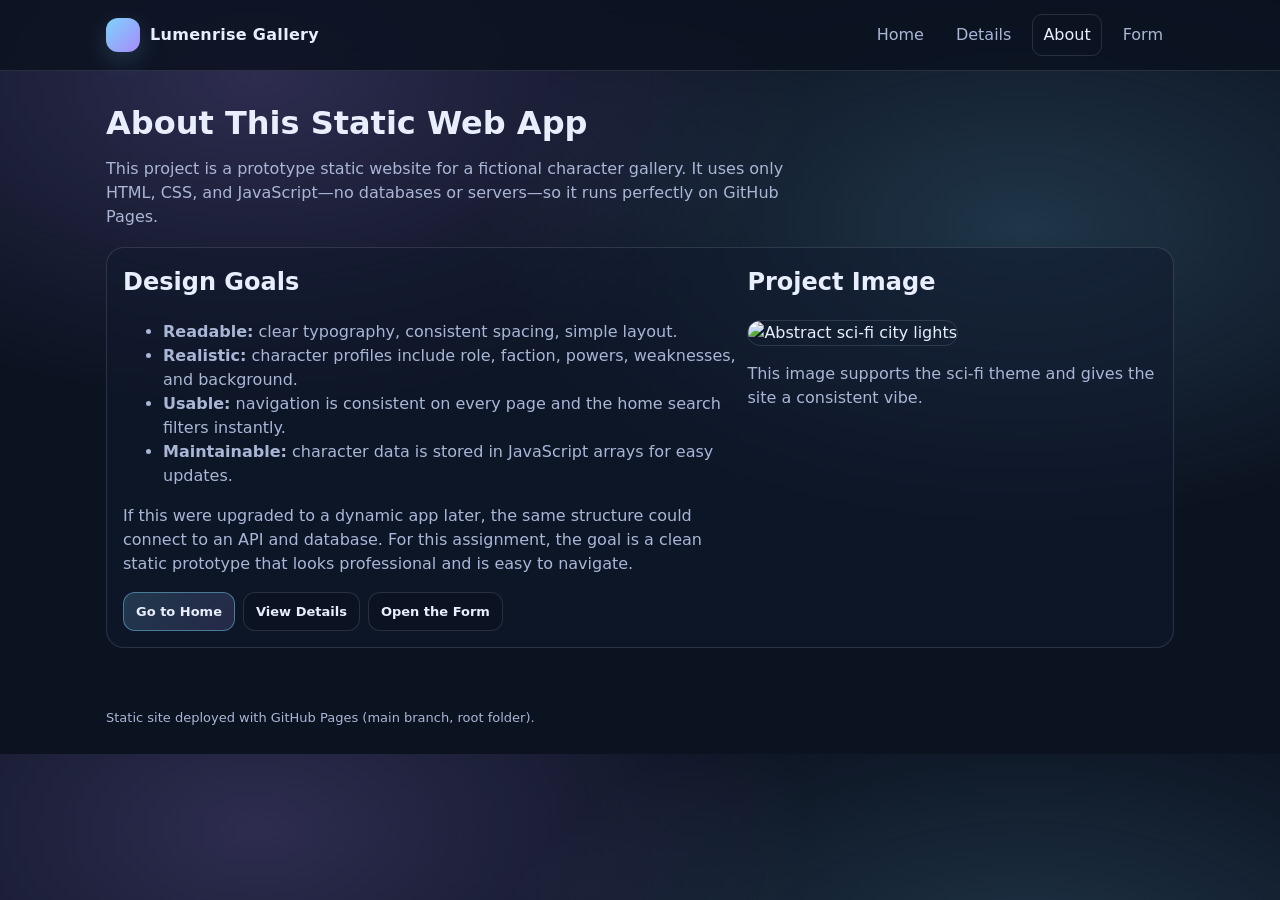
==== about.html @ dd01dc4d "add initial static web app pages" ====
<!doctype html>
<html lang="en">
<head>
  <meta charset="utf-8" />
  <meta name="viewport" content="width=device-width, initial-scale=1" />
  <title>About • Lumenrise Gallery</title>
  <link rel="stylesheet" href="styles.css" />
</head>
<body>
  <header>
    <div class="navbar">
      <div class="brand">
        <div class="logo" aria-hidden="true"></div>
        <span>Lumenrise Gallery</span>
      </div>
      <nav>
        <a class="navlink" href="index.html">Home</a>
        <a class="navlink" href="details.html">Details</a>
        <a class="navlink active" href="about.html">About</a>
        <a class="navlink" href="form.html">Form</a>
      </nav>
    </div>
  </header>

  <main>
    <section class="hero">
      <h1>About This Static Web App</h1>
      <p>
        This project is a prototype static website for a fictional character gallery.
        It uses only HTML, CSS, and JavaScript—no databases or servers—so it runs perfectly on GitHub Pages.
      </p>
    </section>

    <section class="section">
      <div class="kv">
        <div>
          <h2 style="margin-top:0;">Design Goals</h2>
          <ul style="color:var(--muted);">
            <li><strong>Readable:</strong> clear typography, consistent spacing, simple layout.</li>
            <li><strong>Realistic:</strong> character profiles include role, faction, powers, weaknesses, and background.</li>
            <li><strong>Usable:</strong> navigation is consistent on every page and the home search filters instantly.</li>
            <li><strong>Maintainable:</strong> character data is stored in JavaScript arrays for easy updates.</li>
          </ul>

          <p style="color:var(--muted);">
            If this were upgraded to a dynamic app later, the same structure could connect to an API and database.
            For this assignment, the goal is a clean static prototype that looks professional and is easy to navigate.
          </p>

          <div class="actions">
            <a class="btn primary" href="index.html">Go to Home</a>
            <a class="btn" href="details.html">View Details</a>
            <a class="btn" href="form.html">Open the Form</a>
          </div>
        </div>

        <div>
          <h2 style="margin-top:0;">Project Image</h2>
          <img
            src="https://images.unsplash.com/photo-1526948128573-703ee1aeb6fa?auto=format&fit=crop&w=900&q=60"
            alt="Abstract sci-fi city lights"
            style="width:100%; border-radius:18px; border:1px solid var(--border);"
          />
          <p style="color:var(--muted); margin-bottom:0;">
            This image supports the sci-fi theme and gives the site a consistent vibe.
          </p>
        </div>
      </div>
    </section>
  </main>

  <footer>
    Static site deployed with GitHub Pages (main branch, root folder).
  </footer>
</body>
</html>
---- styles.css ----
:root{
  --bg:#0b1220;
  --card:#121b2f;
  --text:#e8eefc;
  --muted:#aab6d6;
  --accent:#7dd3fc;
  --accent2:#a78bfa;
  --border:rgba(255,255,255,.12);
}

*{box-sizing:border-box}
body{
  margin:0;
  font-family: system-ui, -apple-system, Segoe UI, Roboto, Arial, sans-serif;
  background: radial-gradient(1000px 600px at 20% 10%, rgba(167,139,250,.22), transparent 55%),
              radial-gradient(900px 500px at 80% 30%, rgba(125,211,252,.18), transparent 60%),
              var(--bg);
  color:var(--text);
  line-height:1.5;
}

a{color:inherit; text-decoration:none}
a:hover{opacity:.9; text-decoration:underline}

header{
  position:sticky;
  top:0;
  z-index:10;
  background: rgba(11,18,32,.85);
  backdrop-filter: blur(10px);
  border-bottom:1px solid var(--border);
}

.navbar{
  max-width:1100px;
  margin:0 auto;
  padding:14px 16px;
  display:flex;
  gap:14px;
  align-items:center;
  justify-content:space-between;
}

.brand{
  display:flex;
  align-items:center;
  gap:10px;
  font-weight:800;
  letter-spacing:.3px;
}
.logo{
  width:34px;
  height:34px;
  border-radius:12px;
  background: linear-gradient(135deg, var(--accent), var(--accent2));
  box-shadow: 0 8px 25px rgba(125,211,252,.18);
}

nav{
  display:flex;
  gap:10px;
  flex-wrap:wrap;
}
.navlink{
  padding:8px 10px;
  border:1px solid transparent;
  border-radius:10px;
  color:var(--muted);
}
.navlink.active,
.navlink:hover{
  color:var(--text);
  border-color: var(--border);
  text-decoration:none;
}

main{
  max-width:1100px;
  margin:0 auto;
  padding:28px 16px 60px;
}

.hero{
  display:flex;
  flex-direction:column;
  gap:10px;
  margin-bottom:18px;
}
.hero h1{margin:0; font-size:32px}
.hero p{margin:0; color:var(--muted); max-width:70ch}

.toolbar{
  display:flex;
  gap:10px;
  align-items:center;
  flex-wrap:wrap;
  margin:16px 0 22px;
}

.search{
  flex: 1;
  min-width: 240px;
  display:flex;
  align-items:center;
  gap:10px;
  padding:10px 12px;
  border-radius:14px;
  border:1px solid var(--border);
  background: rgba(18,27,47,.6);
}
.search input{
  width:100%;
  background:transparent;
  border:none;
  outline:none;
  color:var(--text);
  font-size:14px;
}
.badge{
  font-size:12px;
  color:var(--muted);
  border:1px solid var(--border);
  padding:6px 10px;
  border-radius:999px;
}

.grid{
  display:grid;
  grid-template-columns: repeat(12, 1fr);
  gap:14px;
}

.card{
  grid-column: span 12;
  border:1px solid var(--border);
  background: rgba(18,27,47,.72);
  border-radius:18px;
  overflow:hidden;
  box-shadow: 0 10px 30px rgba(0,0,0,.25);
  display:flex;
  min-height:170px;
}

@media (min-width: 720px){
  .card{grid-column: span 6;}
}
@media (min-width: 980px){
  .card{grid-column: span 4;}
}

.card img{
  width:120px;
  height:100%;
  object-fit:cover;
  border-right:1px solid var(--border);
}
.card-content{
  padding:14px;
  display:flex;
  flex-direction:column;
  gap:6px;
}
.card h3{margin:0; font-size:18px}
.meta{color:var(--muted); font-size:13px}
.summary{color:var(--text); opacity:.92; font-size:14px; margin:6px 0 10px}
.actions{
  margin-top:auto;
  display:flex;
  gap:8px;
  flex-wrap:wrap;
}
.btn{
  display:inline-block;
  padding:9px 12px;
  border-radius:12px;
  border:1px solid var(--border);
  background: rgba(11,18,32,.55);
  color:var(--text);
  font-weight:650;
  font-size:13px;
}
.btn.primary{
  border-color: rgba(125,211,252,.45);
  background: linear-gradient(135deg, rgba(125,211,252,.18), rgba(167,139,250,.16));
}
.btn:hover{transform: translateY(-1px); text-decoration:none}

.section{
  border:1px solid var(--border);
  background: rgba(18,27,47,.55);
  border-radius:18px;
  padding:16px;
}

.kv{
  display:grid;
  grid-template-columns: 1fr;
  gap:10px;
}
@media (min-width: 840px){
  .kv{grid-template-columns: 1.2fr .8fr;}
}

.detail-header{
  display:flex;
  gap:14px;
  align-items:flex-start;
  flex-wrap:wrap;
}
.detail-header img{
  width:160px;
  height:200px;
  object-fit:cover;
  border-radius:18px;
  border:1px solid var(--border);
}
.detail-header h2{margin:0; font-size:26px}
.detail-header p{margin:6px 0 0; color:var(--muted)}

dl{
  margin:0;
  display:grid;
  grid-template-columns: 1fr;
  gap:10px;
}
@media (min-width: 840px){
  dl{grid-template-columns: 1fr 1fr;}
}
dt{font-weight:800}
dd{margin:2px 0 0; color:var(--muted)}

form{
  display:grid;
  grid-template-columns: 1fr;
  gap:12px;
}
@media (min-width: 840px){
  form{grid-template-columns: 1fr 1fr;}
}
label{font-weight:700; font-size:13px}
input, textarea, select{
  width:100%;
  padding:10px 12px;
  border-radius:14px;
  border:1px solid var(--border);
  background: rgba(11,18,32,.45);
  color:var(--text);
  outline:none;
}
textarea{min-height:120px; resize:vertical}
.full{grid-column: 1 / -1}

footer{
  max-width:1100px;
  margin:0 auto;
  padding:0 16px 26px;
  color:var(--muted);
  font-size:13px;
}
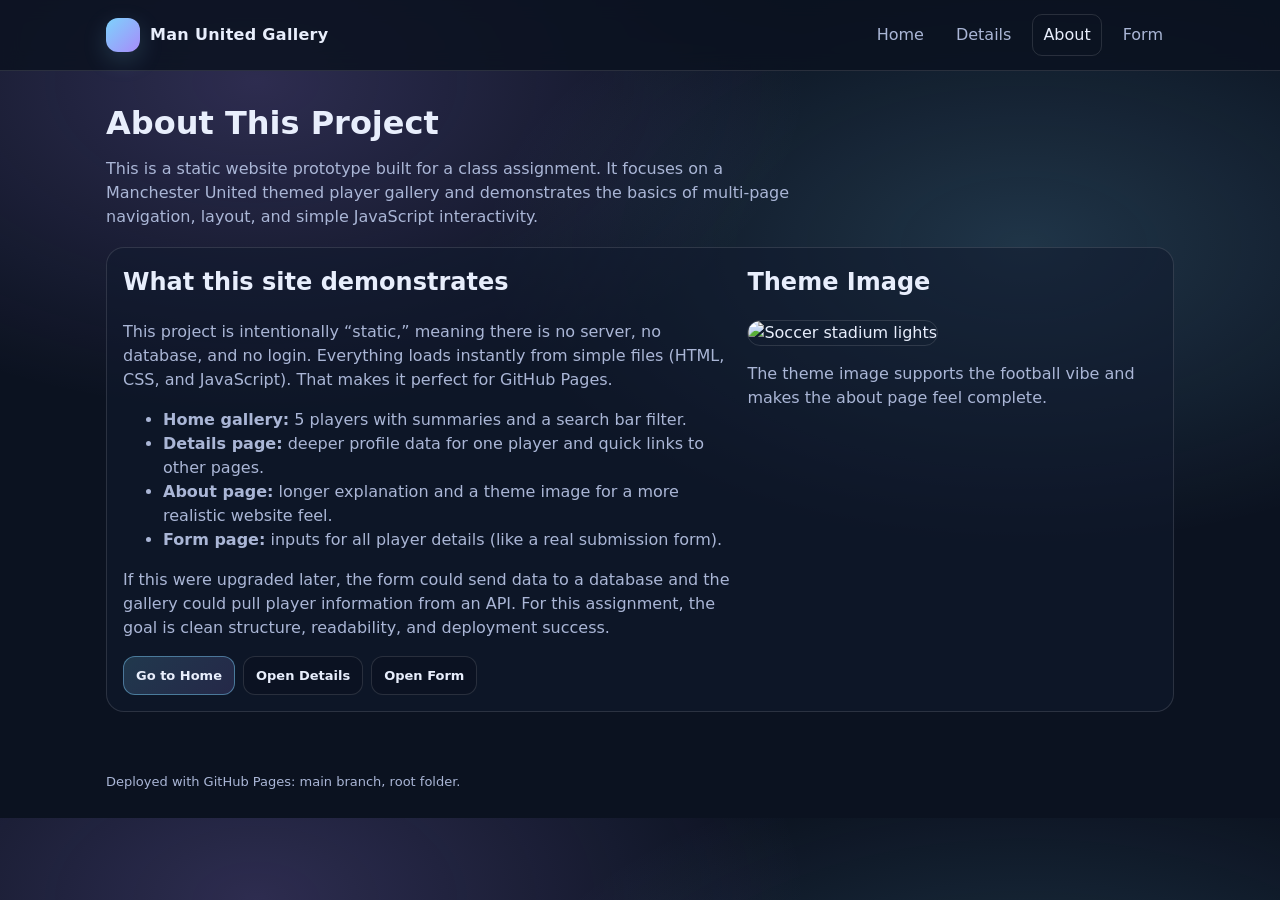
==== commit 750befba: "Manchester United themed static web app" ====
--- a/about.html
+++ b/about.html
@@ -3,7 +3,7 @@
 <head>
   <meta charset="utf-8" />
   <meta name="viewport" content="width=device-width, initial-scale=1" />
-  <title>About • Lumenrise Gallery</title>
+  <title>About • Man United Gallery</title>
   <link rel="stylesheet" href="styles.css" />
 </head>
 <body>
@@ -11,7 +11,7 @@
     <div class="navbar">
       <div class="brand">
         <div class="logo" aria-hidden="true"></div>
-        <span>Lumenrise Gallery</span>
+        <span>Man United Gallery</span>
       </div>
       <nav>
         <a class="navlink" href="index.html">Home</a>
@@ -24,45 +24,48 @@
 
   <main>
     <section class="hero">
-      <h1>About This Static Web App</h1>
+      <h1>About This Project</h1>
       <p>
-        This project is a prototype static website for a fictional character gallery.
-        It uses only HTML, CSS, and JavaScript—no databases or servers—so it runs perfectly on GitHub Pages.
+        This is a static website prototype built for a class assignment. It focuses on a Manchester United themed
+        player gallery and demonstrates the basics of multi-page navigation, layout, and simple JavaScript interactivity.
       </p>
     </section>
 
     <section class="section">
       <div class="kv">
         <div>
-          <h2 style="margin-top:0;">Design Goals</h2>
+          <h2 style="margin-top:0;">What this site demonstrates</h2>
+          <p style="color:var(--muted);">
+            This project is intentionally “static,” meaning there is no server, no database, and no login.
+            Everything loads instantly from simple files (HTML, CSS, and JavaScript). That makes it perfect for GitHub Pages.
+          </p>
           <ul style="color:var(--muted);">
-            <li><strong>Readable:</strong> clear typography, consistent spacing, simple layout.</li>
-            <li><strong>Realistic:</strong> character profiles include role, faction, powers, weaknesses, and background.</li>
-            <li><strong>Usable:</strong> navigation is consistent on every page and the home search filters instantly.</li>
-            <li><strong>Maintainable:</strong> character data is stored in JavaScript arrays for easy updates.</li>
+            <li><strong>Home gallery:</strong> 5 players with summaries and a search bar filter.</li>
+            <li><strong>Details page:</strong> deeper profile data for one player and quick links to other pages.</li>
+            <li><strong>About page:</strong> longer explanation and a theme image for a more realistic website feel.</li>
+            <li><strong>Form page:</strong> inputs for all player details (like a real submission form).</li>
           </ul>
-
           <p style="color:var(--muted);">
-            If this were upgraded to a dynamic app later, the same structure could connect to an API and database.
-            For this assignment, the goal is a clean static prototype that looks professional and is easy to navigate.
+            If this were upgraded later, the form could send data to a database and the gallery could pull player
+            information from an API. For this assignment, the goal is clean structure, readability, and deployment success.
           </p>
 
           <div class="actions">
             <a class="btn primary" href="index.html">Go to Home</a>
-            <a class="btn" href="details.html">View Details</a>
-            <a class="btn" href="form.html">Open the Form</a>
+            <a class="btn" href="details.html">Open Details</a>
+            <a class="btn" href="form.html">Open Form</a>
           </div>
         </div>
 
         <div>
-          <h2 style="margin-top:0;">Project Image</h2>
+          <h2 style="margin-top:0;">Theme Image</h2>
           <img
-            src="https://images.unsplash.com/photo-1526948128573-703ee1aeb6fa?auto=format&fit=crop&w=900&q=60"
-            alt="Abstract sci-fi city lights"
+            src="https://images.unsplash.com/photo-1508098682722-e99c43a406b2?auto=format&fit=crop&w=1000&q=60"
+            alt="Soccer stadium lights"
             style="width:100%; border-radius:18px; border:1px solid var(--border);"
           />
           <p style="color:var(--muted); margin-bottom:0;">
-            This image supports the sci-fi theme and gives the site a consistent vibe.
+            The theme image supports the football vibe and makes the about page feel complete.
           </p>
         </div>
       </div>
@@ -70,7 +73,8 @@
   </main>
 
   <footer>
-    Static site deployed with GitHub Pages (main branch, root folder).
+    Deployed with GitHub Pages: main branch, root folder.
   </footer>
 </body>
 </html>
+
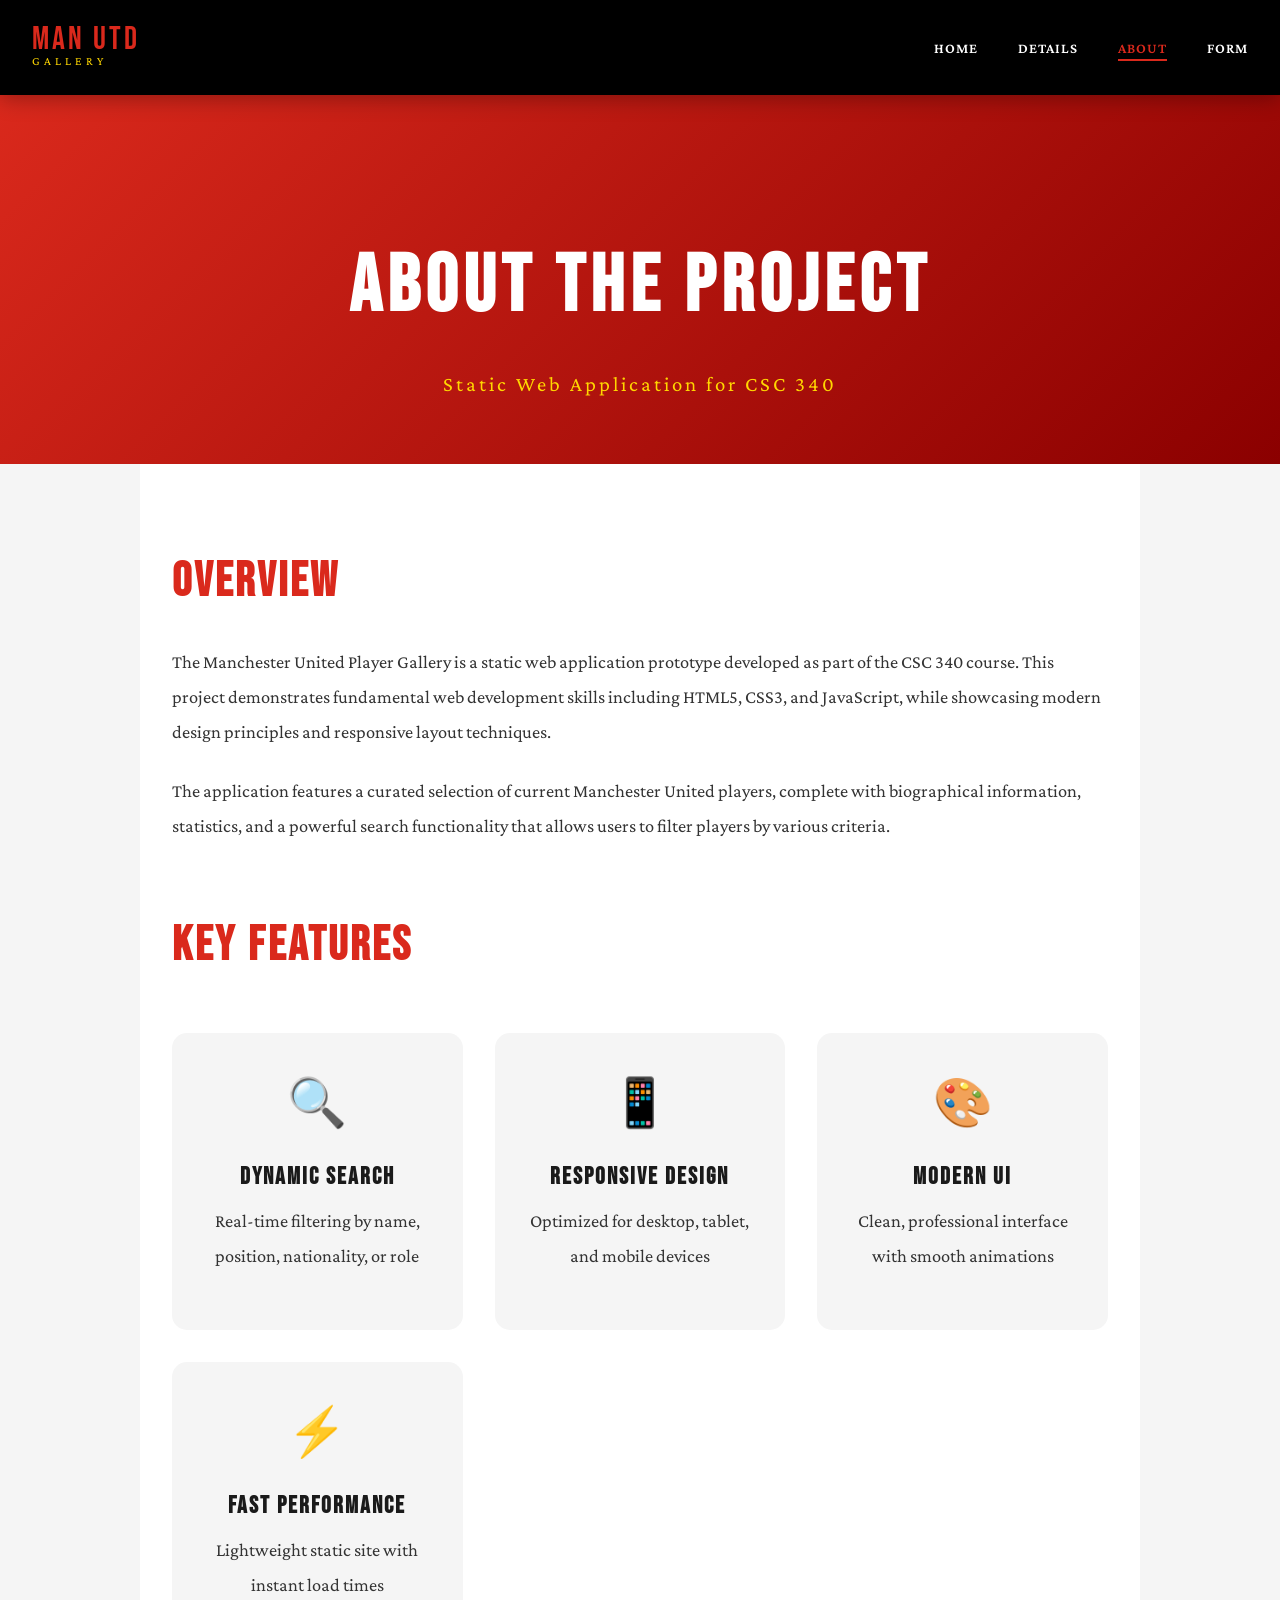
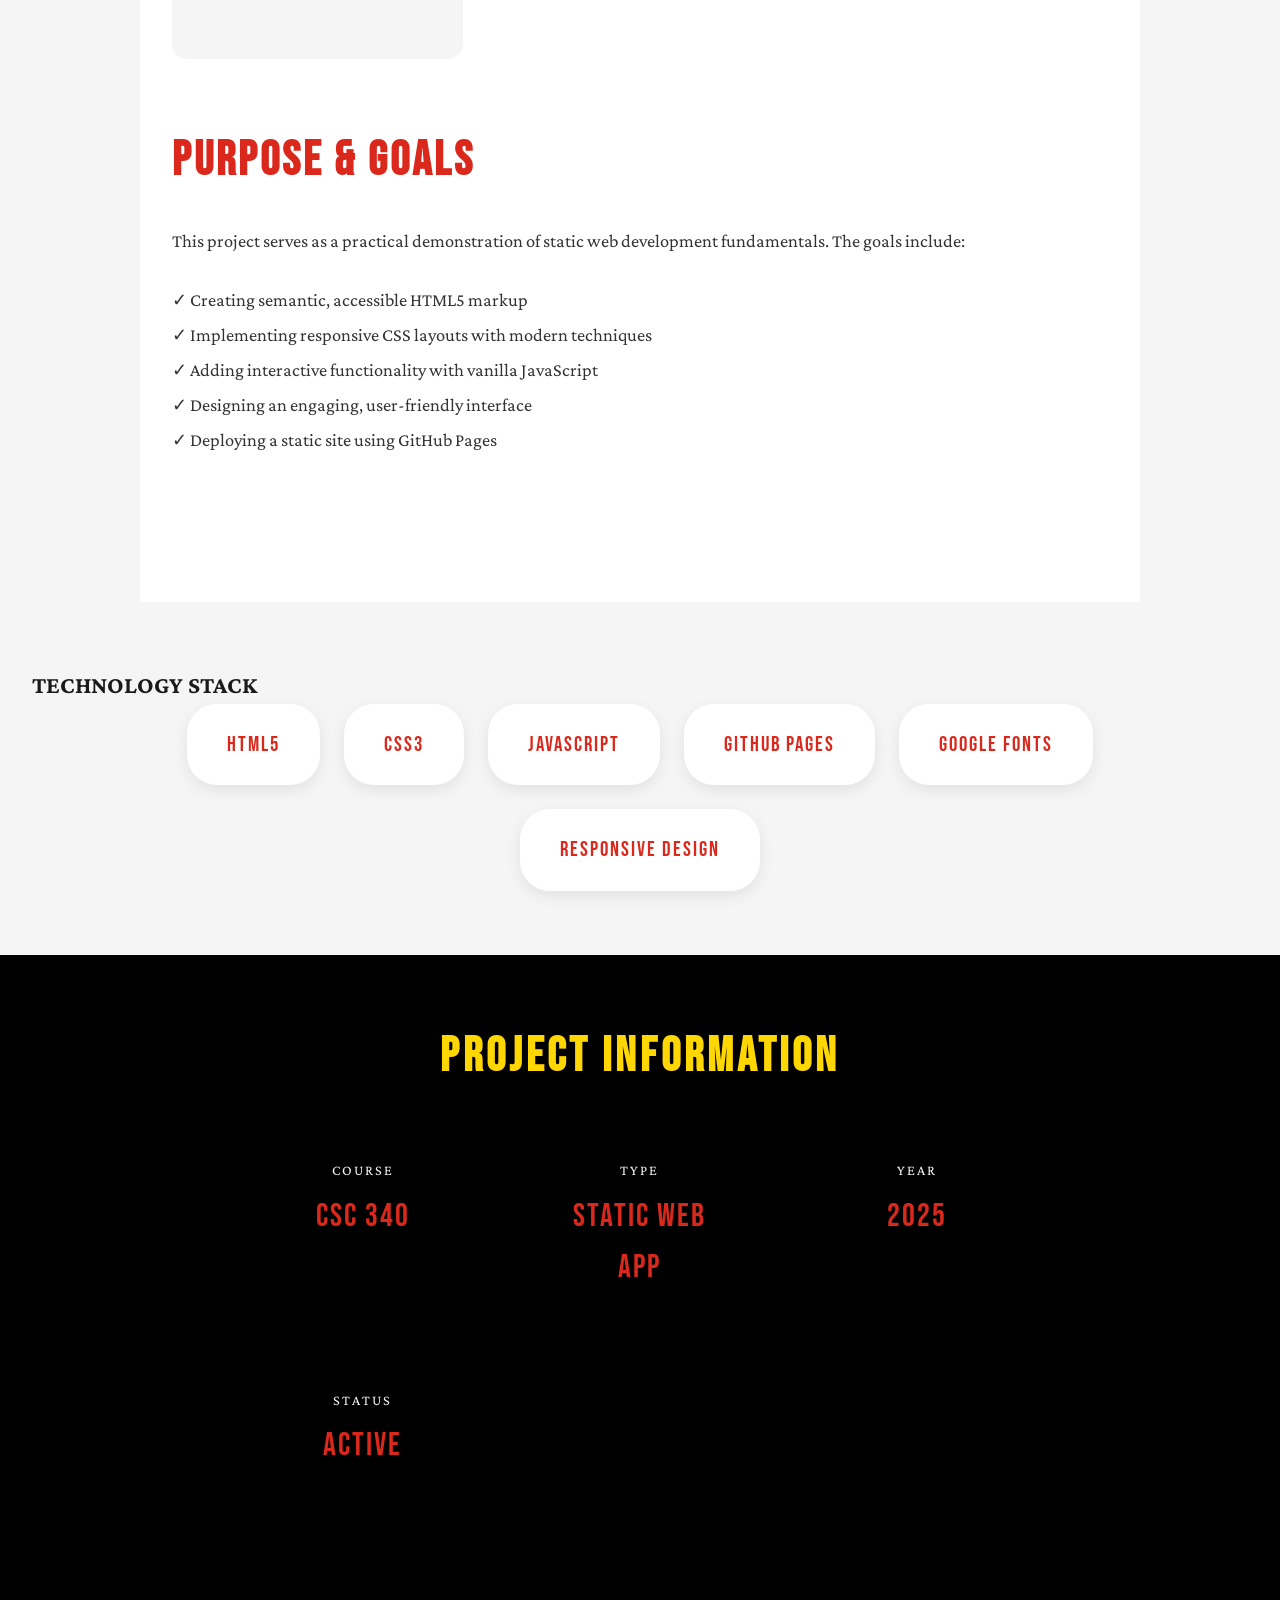
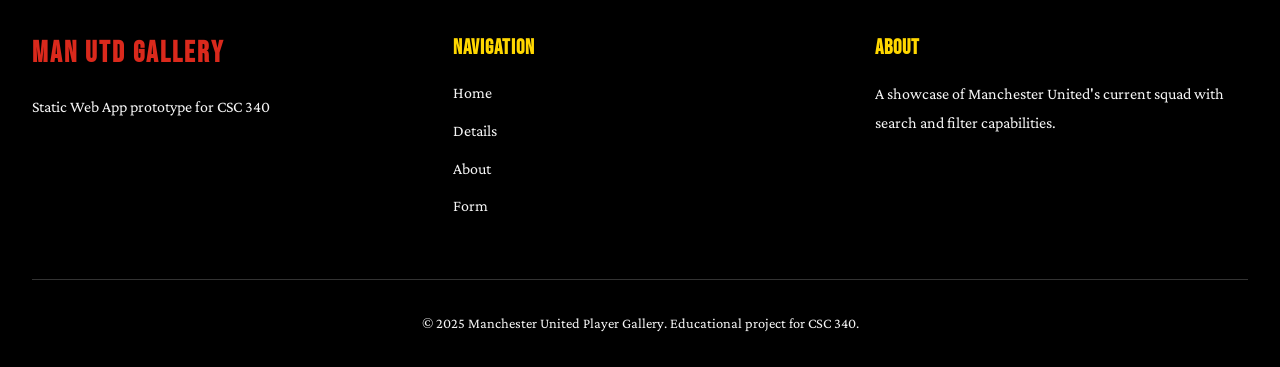
==== commit e62aba22: "Manchester united themed static web app" ====
--- a/about.html
+++ b/about.html
@@ -1,80 +1,313 @@
-<!doctype html>
+<!DOCTYPE html>
 <html lang="en">
 <head>
-  <meta charset="utf-8" />
-  <meta name="viewport" content="width=device-width, initial-scale=1" />
-  <title>About • Man United Gallery</title>
-  <link rel="stylesheet" href="styles.css" />
+    <meta charset="UTF-8">
+    <meta name="viewport" content="width=device-width, initial-scale=1.0">
+    <title>About - Manchester United Gallery</title>
+    <link rel="preconnect" href="https://fonts.googleapis.com">
+    <link rel="preconnect" href="https://fonts.gstatic.com" crossorigin>
+    <link href="https://fonts.googleapis.com/css2?family=Bebas+Neue&family=Crimson+Pro:wght@400;600&display=swap" rel="stylesheet">
+    <link rel="stylesheet" href="styles.css">
+    <style>
+        .about-hero {
+            background: linear-gradient(135deg, var(--red-primary) 0%, var(--red-dark) 100%);
+            padding: 8rem 2rem 4rem;
+            text-align: center;
+        }
+
+        .about-title {
+            font-family: 'Bebas Neue', sans-serif;
+            font-size: 5rem;
+            color: var(--white);
+            letter-spacing: 6px;
+            margin-bottom: 1rem;
+        }
+
+        .about-subtitle {
+            font-size: 1.3rem;
+            color: var(--gold);
+            letter-spacing: 3px;
+        }
+
+        .about-content {
+            max-width: 1000px;
+            margin: 0 auto;
+            padding: 5rem 2rem;
+            background: var(--white);
+        }
+
+        .content-section {
+            margin-bottom: 4rem;
+        }
+
+        .content-section h2 {
+            font-family: 'Bebas Neue', sans-serif;
+            font-size: 3rem;
+            color: var(--red-primary);
+            letter-spacing: 3px;
+            margin-bottom: 1.5rem;
+        }
+
+        .content-section p {
+            font-size: 1.15rem;
+            line-height: 1.9;
+            color: var(--grey-medium);
+            margin-bottom: 1.5rem;
+        }
+
+        .features-grid {
+            display: grid;
+            grid-template-columns: repeat(auto-fit, minmax(250px, 1fr));
+            gap: 2rem;
+            margin-top: 3rem;
+        }
+
+        .feature-box {
+            background: var(--grey-light);
+            padding: 2rem;
+            border-radius: 15px;
+            text-align: center;
+            transition: all 0.3s ease;
+        }
+
+        .feature-box:hover {
+            background: var(--red-primary);
+            color: var(--white);
+            transform: translateY(-5px);
+        }
+
+        .feature-icon {
+            font-size: 3rem;
+            margin-bottom: 1rem;
+        }
+
+        .feature-box h3 {
+            font-family: 'Bebas Neue', sans-serif;
+            font-size: 1.5rem;
+            margin-bottom: 0.5rem;
+            letter-spacing: 2px;
+        }
+
+        .feature-box:hover h3 {
+            color: var(--gold);
+        }
+
+        .tech-stack {
+            background: var(--grey-light);
+            padding: 4rem 2rem;
+        }
+
+        .tech-items {
+            max-width: 1000px;
+            margin: 0 auto;
+            display: flex;
+            flex-wrap: wrap;
+            gap: 1.5rem;
+            justify-content: center;
+        }
+
+        .tech-item {
+            background: var(--white);
+            padding: 1.5rem 2.5rem;
+            border-radius: 30px;
+            font-family: 'Bebas Neue', sans-serif;
+            font-size: 1.3rem;
+            letter-spacing: 2px;
+            color: var(--red-primary);
+            box-shadow: 0 5px 15px rgba(0, 0, 0, 0.08);
+            transition: all 0.3s ease;
+        }
+
+        .tech-item:hover {
+            transform: scale(1.1);
+            box-shadow: var(--shadow);
+        }
+
+        .project-info {
+            background: var(--black);
+            color: var(--white);
+            padding: 4rem 2rem;
+            text-align: center;
+        }
+
+        .project-info h2 {
+            font-family: 'Bebas Neue', sans-serif;
+            font-size: 3rem;
+            color: var(--gold);
+            letter-spacing: 4px;
+            margin-bottom: 2rem;
+        }
+
+        .info-grid {
+            max-width: 800px;
+            margin: 0 auto;
+            display: grid;
+            grid-template-columns: repeat(auto-fit, minmax(200px, 1fr));
+            gap: 2rem;
+        }
+
+        .info-item {
+            padding: 2rem;
+        }
+
+        .info-label {
+            font-size: 0.9rem;
+            color: var(--grey-light);
+            text-transform: uppercase;
+            letter-spacing: 2px;
+            margin-bottom: 0.5rem;
+        }
+
+        .info-value {
+            font-family: 'Bebas Neue', sans-serif;
+            font-size: 2rem;
+            color: var(--red-primary);
+            letter-spacing: 2px;
+        }
+    </style>
 </head>
 <body>
-  <header>
-    <div class="navbar">
-      <div class="brand">
-        <div class="logo" aria-hidden="true"></div>
-        <span>Man United Gallery</span>
-      </div>
-      <nav>
-        <a class="navlink" href="index.html">Home</a>
-        <a class="navlink" href="details.html">Details</a>
-        <a class="navlink active" href="about.html">About</a>
-        <a class="navlink" href="form.html">Form</a>
-      </nav>
-    </div>
-  </header>
-
-  <main>
-    <section class="hero">
-      <h1>About This Project</h1>
-      <p>
-        This is a static website prototype built for a class assignment. It focuses on a Manchester United themed
-        player gallery and demonstrates the basics of multi-page navigation, layout, and simple JavaScript interactivity.
-      </p>
+    <!-- Navigation -->
+    <nav class="navbar">
+        <div class="nav-container">
+            <div class="logo">
+                <span class="logo-text">MAN UTD</span>
+                <span class="logo-subtitle">GALLERY</span>
+            </div>
+            <ul class="nav-links">
+                <li><a href="index.html">Home</a></li>
+                <li><a href="details.html">Details</a></li>
+                <li><a href="about.html" class="active">About</a></li>
+                <li><a href="form.html">Form</a></li>
+            </ul>
+        </div>
+    </nav>
+
+    <!-- Hero Section -->
+    <section class="about-hero">
+        <h1 class="about-title">ABOUT THE PROJECT</h1>
+        <p class="about-subtitle">Static Web Application for CSC 340</p>
     </section>
 
-    <section class="section">
-      <div class="kv">
-        <div>
-          <h2 style="margin-top:0;">What this site demonstrates</h2>
-          <p style="color:var(--muted);">
-            This project is intentionally “static,” meaning there is no server, no database, and no login.
-            Everything loads instantly from simple files (HTML, CSS, and JavaScript). That makes it perfect for GitHub Pages.
-          </p>
-          <ul style="color:var(--muted);">
-            <li><strong>Home gallery:</strong> 5 players with summaries and a search bar filter.</li>
-            <li><strong>Details page:</strong> deeper profile data for one player and quick links to other pages.</li>
-            <li><strong>About page:</strong> longer explanation and a theme image for a more realistic website feel.</li>
-            <li><strong>Form page:</strong> inputs for all player details (like a real submission form).</li>
-          </ul>
-          <p style="color:var(--muted);">
-            If this were upgraded later, the form could send data to a database and the gallery could pull player
-            information from an API. For this assignment, the goal is clean structure, readability, and deployment success.
-          </p>
-
-          <div class="actions">
-            <a class="btn primary" href="index.html">Go to Home</a>
-            <a class="btn" href="details.html">Open Details</a>
-            <a class="btn" href="form.html">Open Form</a>
-          </div>
-        </div>
-
-        <div>
-          <h2 style="margin-top:0;">Theme Image</h2>
-          <img
-            src="https://images.unsplash.com/photo-1508098682722-e99c43a406b2?auto=format&fit=crop&w=1000&q=60"
-            alt="Soccer stadium lights"
-            style="width:100%; border-radius:18px; border:1px solid var(--border);"
-          />
-          <p style="color:var(--muted); margin-bottom:0;">
-            The theme image supports the football vibe and makes the about page feel complete.
-          </p>
-        </div>
-      </div>
+    <!-- About Content -->
+    <section class="about-content">
+        <div class="content-section">
+            <h2>Overview</h2>
+            <p>
+                The Manchester United Player Gallery is a static web application prototype developed as part of the CSC 340 course. 
+                This project demonstrates fundamental web development skills including HTML5, CSS3, and JavaScript, while showcasing 
+                modern design principles and responsive layout techniques.
+            </p>
+            <p>
+                The application features a curated selection of current Manchester United players, complete with biographical 
+                information, statistics, and a powerful search functionality that allows users to filter players by various criteria.
+            </p>
+        </div>
+
+        <div class="content-section">
+            <h2>Key Features</h2>
+            <div class="features-grid">
+                <div class="feature-box">
+                    <div class="feature-icon">🔍</div>
+                    <h3>Dynamic Search</h3>
+                    <p>Real-time filtering by name, position, nationality, or role</p>
+                </div>
+                <div class="feature-box">
+                    <div class="feature-icon">📱</div>
+                    <h3>Responsive Design</h3>
+                    <p>Optimized for desktop, tablet, and mobile devices</p>
+                </div>
+                <div class="feature-box">
+                    <div class="feature-icon">🎨</div>
+                    <h3>Modern UI</h3>
+                    <p>Clean, professional interface with smooth animations</p>
+                </div>
+                <div class="feature-box">
+                    <div class="feature-icon">⚡</div>
+                    <h3>Fast Performance</h3>
+                    <p>Lightweight static site with instant load times</p>
+                </div>
+            </div>
+        </div>
+
+        <div class="content-section">
+            <h2>Purpose & Goals</h2>
+            <p>
+                This project serves as a practical demonstration of static web development fundamentals. The goals include:
+            </p>
+            <p>
+                ✓ Creating semantic, accessible HTML5 markup<br>
+                ✓ Implementing responsive CSS layouts with modern techniques<br>
+                ✓ Adding interactive functionality with vanilla JavaScript<br>
+                ✓ Designing an engaging, user-friendly interface<br>
+                ✓ Deploying a static site using GitHub Pages
+            </p>
+        </div>
     </section>
-  </main>
-
-  <footer>
-    Deployed with GitHub Pages: main branch, root folder.
-  </footer>
+
+    <!-- Tech Stack -->
+    <section class="tech-stack">
+        <h2 class="section-title">TECHNOLOGY STACK</h2>
+        <div class="tech-items">
+            <div class="tech-item">HTML5</div>
+            <div class="tech-item">CSS3</div>
+            <div class="tech-item">JavaScript</div>
+            <div class="tech-item">GitHub Pages</div>
+            <div class="tech-item">Google Fonts</div>
+            <div class="tech-item">Responsive Design</div>
+        </div>
+    </section>
+
+    <!-- Project Info -->
+    <section class="project-info">
+        <h2>PROJECT INFORMATION</h2>
+        <div class="info-grid">
+            <div class="info-item">
+                <div class="info-label">Course</div>
+                <div class="info-value">CSC 340</div>
+            </div>
+            <div class="info-item">
+                <div class="info-label">Type</div>
+                <div class="info-value">Static Web App</div>
+            </div>
+            <div class="info-item">
+                <div class="info-label">Year</div>
+                <div class="info-value">2025</div>
+            </div>
+            <div class="info-item">
+                <div class="info-label">Status</div>
+                <div class="info-value">Active</div>
+            </div>
+        </div>
+    </section>
+
+    <!-- Footer -->
+    <footer class="footer">
+        <div class="container">
+            <div class="footer-content">
+                <div class="footer-section">
+                    <h3>MAN UTD GALLERY</h3>
+                    <p>Static Web App prototype for CSC 340</p>
+                </div>
+                <div class="footer-section">
+                    <h4>Navigation</h4>
+                    <ul>
+                        <li><a href="index.html">Home</a></li>
+                        <li><a href="details.html">Details</a></li>
+                        <li><a href="about.html">About</a></li>
+                        <li><a href="form.html">Form</a></li>
+                    </ul>
+                </div>
+                <div class="footer-section">
+                    <h4>About</h4>
+                    <p>A showcase of Manchester United's current squad with search and filter capabilities.</p>
+                </div>
+            </div>
+            <div class="footer-bottom">
+                <p>&copy; 2025 Manchester United Player Gallery. Educational project for CSC 340.</p>
+            </div>
+        </div>
+    </footer>
 </body>
 </html>
 
--- a/styles.css
+++ b/styles.css
@@ -1,259 +1,551 @@
-:root{
-  --bg:#0b1220;
-  --card:#121b2f;
-  --text:#e8eefc;
-  --muted:#aab6d6;
-  --accent:#7dd3fc;
-  --accent2:#a78bfa;
-  --border:rgba(255,255,255,.12);
-}
-
-*{box-sizing:border-box}
-body{
-  margin:0;
-  font-family: system-ui, -apple-system, Segoe UI, Roboto, Arial, sans-serif;
-  background: radial-gradient(1000px 600px at 20% 10%, rgba(167,139,250,.22), transparent 55%),
-              radial-gradient(900px 500px at 80% 30%, rgba(125,211,252,.18), transparent 60%),
-              var(--bg);
-  color:var(--text);
-  line-height:1.5;
-}
-
-a{color:inherit; text-decoration:none}
-a:hover{opacity:.9; text-decoration:underline}
-
-header{
-  position:sticky;
-  top:0;
-  z-index:10;
-  background: rgba(11,18,32,.85);
-  backdrop-filter: blur(10px);
-  border-bottom:1px solid var(--border);
-}
-
-.navbar{
-  max-width:1100px;
-  margin:0 auto;
-  padding:14px 16px;
-  display:flex;
-  gap:14px;
-  align-items:center;
-  justify-content:space-between;
-}
-
-.brand{
-  display:flex;
-  align-items:center;
-  gap:10px;
-  font-weight:800;
-  letter-spacing:.3px;
-}
-.logo{
-  width:34px;
-  height:34px;
-  border-radius:12px;
-  background: linear-gradient(135deg, var(--accent), var(--accent2));
-  box-shadow: 0 8px 25px rgba(125,211,252,.18);
-}
-
-nav{
-  display:flex;
-  gap:10px;
-  flex-wrap:wrap;
-}
-.navlink{
-  padding:8px 10px;
-  border:1px solid transparent;
-  border-radius:10px;
-  color:var(--muted);
-}
-.navlink.active,
-.navlink:hover{
-  color:var(--text);
-  border-color: var(--border);
-  text-decoration:none;
-}
-
-main{
-  max-width:1100px;
-  margin:0 auto;
-  padding:28px 16px 60px;
-}
-
-.hero{
-  display:flex;
-  flex-direction:column;
-  gap:10px;
-  margin-bottom:18px;
-}
-.hero h1{margin:0; font-size:32px}
-.hero p{margin:0; color:var(--muted); max-width:70ch}
-
-.toolbar{
-  display:flex;
-  gap:10px;
-  align-items:center;
-  flex-wrap:wrap;
-  margin:16px 0 22px;
-}
-
-.search{
-  flex: 1;
-  min-width: 240px;
-  display:flex;
-  align-items:center;
-  gap:10px;
-  padding:10px 12px;
-  border-radius:14px;
-  border:1px solid var(--border);
-  background: rgba(18,27,47,.6);
-}
-.search input{
-  width:100%;
-  background:transparent;
-  border:none;
-  outline:none;
-  color:var(--text);
-  font-size:14px;
-}
-.badge{
-  font-size:12px;
-  color:var(--muted);
-  border:1px solid var(--border);
-  padding:6px 10px;
-  border-radius:999px;
-}
-
-.grid{
-  display:grid;
-  grid-template-columns: repeat(12, 1fr);
-  gap:14px;
-}
-
-.card{
-  grid-column: span 12;
-  border:1px solid var(--border);
-  background: rgba(18,27,47,.72);
-  border-radius:18px;
-  overflow:hidden;
-  box-shadow: 0 10px 30px rgba(0,0,0,.25);
-  display:flex;
-  min-height:170px;
-}
-
-@media (min-width: 720px){
-  .card{grid-column: span 6;}
-}
-@media (min-width: 980px){
-  .card{grid-column: span 4;}
-}
-
-.card img{
-  width:120px;
-  height:100%;
-  object-fit:cover;
-  border-right:1px solid var(--border);
-}
-.card-content{
-  padding:14px;
-  display:flex;
-  flex-direction:column;
-  gap:6px;
-}
-.card h3{margin:0; font-size:18px}
-.meta{color:var(--muted); font-size:13px}
-.summary{color:var(--text); opacity:.92; font-size:14px; margin:6px 0 10px}
-.actions{
-  margin-top:auto;
-  display:flex;
-  gap:8px;
-  flex-wrap:wrap;
-}
-.btn{
-  display:inline-block;
-  padding:9px 12px;
-  border-radius:12px;
-  border:1px solid var(--border);
-  background: rgba(11,18,32,.55);
-  color:var(--text);
-  font-weight:650;
-  font-size:13px;
-}
-.btn.primary{
-  border-color: rgba(125,211,252,.45);
-  background: linear-gradient(135deg, rgba(125,211,252,.18), rgba(167,139,250,.16));
-}
-.btn:hover{transform: translateY(-1px); text-decoration:none}
-
-.section{
-  border:1px solid var(--border);
-  background: rgba(18,27,47,.55);
-  border-radius:18px;
-  padding:16px;
-}
-
-.kv{
-  display:grid;
-  grid-template-columns: 1fr;
-  gap:10px;
-}
-@media (min-width: 840px){
-  .kv{grid-template-columns: 1.2fr .8fr;}
-}
-
-.detail-header{
-  display:flex;
-  gap:14px;
-  align-items:flex-start;
-  flex-wrap:wrap;
-}
-.detail-header img{
-  width:160px;
-  height:200px;
-  object-fit:cover;
-  border-radius:18px;
-  border:1px solid var(--border);
-}
-.detail-header h2{margin:0; font-size:26px}
-.detail-header p{margin:6px 0 0; color:var(--muted)}
-
-dl{
-  margin:0;
-  display:grid;
-  grid-template-columns: 1fr;
-  gap:10px;
-}
-@media (min-width: 840px){
-  dl{grid-template-columns: 1fr 1fr;}
-}
-dt{font-weight:800}
-dd{margin:2px 0 0; color:var(--muted)}
-
-form{
-  display:grid;
-  grid-template-columns: 1fr;
-  gap:12px;
-}
-@media (min-width: 840px){
-  form{grid-template-columns: 1fr 1fr;}
-}
-label{font-weight:700; font-size:13px}
-input, textarea, select{
-  width:100%;
-  padding:10px 12px;
-  border-radius:14px;
-  border:1px solid var(--border);
-  background: rgba(11,18,32,.45);
-  color:var(--text);
-  outline:none;
-}
-textarea{min-height:120px; resize:vertical}
-.full{grid-column: 1 / -1}
-
-footer{
-  max-width:1100px;
-  margin:0 auto;
-  padding:0 16px 26px;
-  color:var(--muted);
-  font-size:13px;
-}
+:root {
+    --red-primary: #DA291C;
+    --red-dark: #8B0000;
+    --red-light: #FF4444;
+    --gold: #FFD700;
+    --black: #000000;
+    --white: #FFFFFF;
+    --grey-dark: #1a1a1a;
+    --grey-medium: #333333;
+    --grey-light: #f5f5f5;
+    --shadow: 0 10px 40px rgba(218, 41, 28, 0.2);
+    --shadow-hover: 0 20px 60px rgba(218, 41, 28, 0.3);
+}
+
+* {
+    margin: 0;
+    padding: 0;
+    box-sizing: border-box;
+}
+
+body {
+    font-family: 'Crimson Pro', serif;
+    background: var(--grey-light);
+    color: var(--grey-dark);
+    line-height: 1.6;
+    overflow-x: hidden;
+}
+
+/* Navigation */
+.navbar {
+    background: var(--black);
+    position: sticky;
+    top: 0;
+    z-index: 1000;
+    box-shadow: 0 4px 20px rgba(0, 0, 0, 0.3);
+}
+
+.nav-container {
+    max-width: 1400px;
+    margin: 0 auto;
+    padding: 1.5rem 2rem;
+    display: flex;
+    justify-content: space-between;
+    align-items: center;
+}
+
+.logo {
+    display: flex;
+    flex-direction: column;
+    gap: 0;
+}
+
+.logo-text {
+    font-family: 'Bebas Neue', sans-serif;
+    font-size: 2rem;
+    color: var(--red-primary);
+    letter-spacing: 3px;
+    line-height: 1;
+}
+
+.logo-subtitle {
+    font-size: 0.75rem;
+    color: var(--gold);
+    letter-spacing: 4px;
+    margin-top: -4px;
+}
+
+.nav-links {
+    display: flex;
+    list-style: none;
+    gap: 2.5rem;
+}
+
+.nav-links a {
+    color: var(--white);
+    text-decoration: none;
+    font-size: 1rem;
+    font-weight: 600;
+    position: relative;
+    transition: color 0.3s ease;
+    text-transform: uppercase;
+    letter-spacing: 1px;
+    font-size: 0.9rem;
+}
+
+.nav-links a::after {
+    content: '';
+    position: absolute;
+    bottom: -5px;
+    left: 0;
+    width: 0;
+    height: 2px;
+    background: var(--red-primary);
+    transition: width 0.3s ease;
+}
+
+.nav-links a:hover,
+.nav-links a.active {
+    color: var(--red-primary);
+}
+
+.nav-links a:hover::after,
+.nav-links a.active::after {
+    width: 100%;
+}
+
+/* Hero Section */
+.hero {
+    position: relative;
+    height: 70vh;
+    min-height: 500px;
+    display: flex;
+    align-items: center;
+    justify-content: center;
+    overflow: hidden;
+    background: linear-gradient(135deg, var(--red-dark) 0%, var(--black) 100%);
+}
+
+.hero-background {
+    position: absolute;
+    top: 0;
+    left: 0;
+    right: 0;
+    bottom: 0;
+    background: 
+        repeating-linear-gradient(
+            45deg,
+            transparent,
+            transparent 100px,
+            rgba(218, 41, 28, 0.03) 100px,
+            rgba(218, 41, 28, 0.03) 200px
+        );
+    opacity: 0.5;
+    animation: slideBackground 20s linear infinite;
+}
+
+@keyframes slideBackground {
+    0% { transform: translateX(0) translateY(0); }
+    100% { transform: translateX(200px) translateY(200px); }
+}
+
+.hero-content {
+    position: relative;
+    z-index: 1;
+    text-align: center;
+    animation: fadeInUp 1s ease;
+}
+
+@keyframes fadeInUp {
+    from {
+        opacity: 0;
+        transform: translateY(30px);
+    }
+    to {
+        opacity: 1;
+        transform: translateY(0);
+    }
+}
+
+.hero-title {
+    font-family: 'Bebas Neue', sans-serif;
+    font-size: 8rem;
+    color: var(--white);
+    line-height: 0.9;
+    letter-spacing: 8px;
+    margin-bottom: 1rem;
+    text-shadow: 4px 4px 20px rgba(0, 0, 0, 0.5);
+}
+
+.title-line {
+    display: block;
+    animation: slideIn 0.8s ease;
+}
+
+.title-line:nth-child(2) {
+    color: var(--red-primary);
+    animation-delay: 0.2s;
+}
+
+@keyframes slideIn {
+    from {
+        opacity: 0;
+        transform: translateX(-50px);
+    }
+    to {
+        opacity: 1;
+        transform: translateX(0);
+    }
+}
+
+.hero-subtitle {
+    font-size: 1.5rem;
+    color: var(--gold);
+    letter-spacing: 4px;
+    text-transform: uppercase;
+    margin-bottom: 3rem;
+    animation: fadeIn 1s ease 0.4s both;
+}
+
+@keyframes fadeIn {
+    from { opacity: 0; }
+    to { opacity: 1; }
+}
+
+.hero-stats {
+    display: flex;
+    gap: 4rem;
+    justify-content: center;
+    animation: fadeInUp 1s ease 0.6s both;
+}
+
+.stat {
+    display: flex;
+    flex-direction: column;
+    align-items: center;
+    gap: 0.5rem;
+}
+
+.stat-number {
+    font-family: 'Bebas Neue', sans-serif;
+    font-size: 3.5rem;
+    color: var(--white);
+    line-height: 1;
+}
+
+.stat-label {
+    font-size: 0.85rem;
+    color: var(--grey-light);
+    text-transform: uppercase;
+    letter-spacing: 2px;
+}
+
+/* Search Section */
+.search-section {
+    background: var(--white);
+    padding: 4rem 2rem 3rem;
+    border-bottom: 3px solid var(--red-primary);
+}
+
+.container {
+    max-width: 1400px;
+    margin: 0 auto;
+}
+
+.search-header {
+    text-align: center;
+    margin-bottom: 2.5rem;
+}
+
+.search-header h2 {
+    font-family: 'Bebas Neue', sans-serif;
+    font-size: 3rem;
+    color: var(--grey-dark);
+    letter-spacing: 3px;
+    margin-bottom: 0.5rem;
+}
+
+.search-header p {
+    color: var(--grey-medium);
+    font-size: 1.1rem;
+}
+
+.search-box {
+    position: relative;
+    max-width: 600px;
+    margin: 0 auto;
+}
+
+.search-icon {
+    position: absolute;
+    left: 1.5rem;
+    top: 50%;
+    transform: translateY(-50%);
+    width: 24px;
+    height: 24px;
+    color: var(--grey-medium);
+    pointer-events: none;
+}
+
+.search-input {
+    width: 100%;
+    padding: 1.25rem 1.5rem 1.25rem 4rem;
+    font-size: 1.1rem;
+    border: 2px solid var(--grey-light);
+    border-radius: 50px;
+    background: var(--grey-light);
+    font-family: 'Crimson Pro', serif;
+    transition: all 0.3s ease;
+}
+
+.search-input:focus {
+    outline: none;
+    border-color: var(--red-primary);
+    background: var(--white);
+    box-shadow: 0 5px 20px rgba(218, 41, 28, 0.1);
+}
+
+.results-count {
+    position: absolute;
+    right: 1.5rem;
+    top: 50%;
+    transform: translateY(-50%);
+    background: var(--red-primary);
+    color: var(--white);
+    padding: 0.5rem 1rem;
+    border-radius: 20px;
+    font-weight: 600;
+    font-size: 0.9rem;
+    pointer-events: none;
+}
+
+/* Players Section */
+.players-section {
+    padding: 4rem 2rem;
+    background: var(--grey-light);
+}
+
+.players-grid {
+    display: grid;
+    grid-template-columns: repeat(auto-fill, minmax(320px, 1fr));
+    gap: 2rem;
+    margin-bottom: 3rem;
+}
+
+.player-card {
+    background: var(--white);
+    border-radius: 20px;
+    overflow: hidden;
+    box-shadow: 0 5px 20px rgba(0, 0, 0, 0.08);
+    transition: all 0.4s cubic-bezier(0.4, 0, 0.2, 1);
+    cursor: pointer;
+    position: relative;
+}
+
+.player-card::before {
+    content: '';
+    position: absolute;
+    top: 0;
+    left: 0;
+    right: 0;
+    height: 6px;
+    background: linear-gradient(90deg, var(--red-primary), var(--red-dark));
+    transform: scaleX(0);
+    transform-origin: left;
+    transition: transform 0.4s ease;
+}
+
+.player-card:hover {
+    transform: translateY(-10px);
+    box-shadow: var(--shadow-hover);
+}
+
+.player-card:hover::before {
+    transform: scaleX(1);
+}
+
+.player-image {
+    width: 100%;
+    height: 280px;
+    background: linear-gradient(135deg, var(--grey-light) 0%, var(--white) 100%);
+    display: flex;
+    align-items: center;
+    justify-content: center;
+    font-family: 'Bebas Neue', sans-serif;
+    font-size: 6rem;
+    color: var(--red-primary);
+    position: relative;
+    overflow: hidden;
+}
+
+.player-image::after {
+    content: '';
+    position: absolute;
+    bottom: 0;
+    left: 0;
+    right: 0;
+    height: 50%;
+    background: linear-gradient(to top, rgba(0, 0, 0, 0.1), transparent);
+}
+
+.player-info {
+    padding: 2rem;
+}
+
+.player-name {
+    font-family: 'Bebas Neue', sans-serif;
+    font-size: 2rem;
+    color: var(--grey-dark);
+    margin-bottom: 0.5rem;
+    letter-spacing: 2px;
+}
+
+.player-position {
+    display: inline-block;
+    background: var(--red-primary);
+    color: var(--white);
+    padding: 0.4rem 1rem;
+    border-radius: 20px;
+    font-size: 0.85rem;
+    font-weight: 600;
+    text-transform: uppercase;
+    letter-spacing: 1px;
+    margin-bottom: 1rem;
+}
+
+.player-details {
+    display: flex;
+    flex-direction: column;
+    gap: 0.75rem;
+    margin-top: 1.5rem;
+}
+
+.detail-row {
+    display: flex;
+    justify-content: space-between;
+    padding-bottom: 0.75rem;
+    border-bottom: 1px solid var(--grey-light);
+}
+
+.detail-label {
+    color: var(--grey-medium);
+    font-size: 0.95rem;
+    font-weight: 600;
+}
+
+.detail-value {
+    color: var(--grey-dark);
+    font-weight: 600;
+}
+
+.player-summary {
+    margin-top: 1.5rem;
+    color: var(--grey-medium);
+    line-height: 1.7;
+    font-size: 1rem;
+}
+
+.no-results {
+    display: none;
+    text-align: center;
+    padding: 4rem 2rem;
+    font-size: 1.3rem;
+    color: var(--grey-medium);
+}
+
+.no-results.show {
+    display: block;
+}
+
+/* Footer */
+.footer {
+    background: var(--black);
+    color: var(--white);
+    padding: 4rem 2rem 2rem;
+}
+
+.footer-content {
+    display: grid;
+    grid-template-columns: repeat(auto-fit, minmax(250px, 1fr));
+    gap: 3rem;
+    margin-bottom: 3rem;
+}
+
+.footer-section h3 {
+    font-family: 'Bebas Neue', sans-serif;
+    font-size: 1.8rem;
+    color: var(--red-primary);
+    letter-spacing: 2px;
+    margin-bottom: 1rem;
+}
+
+.footer-section h4 {
+    font-family: 'Bebas Neue', sans-serif;
+    font-size: 1.3rem;
+    color: var(--gold);
+    letter-spacing: 1px;
+    margin-bottom: 1rem;
+}
+
+.footer-section p {
+    color: var(--grey-light);
+    line-height: 1.8;
+}
+
+.footer-section ul {
+    list-style: none;
+}
+
+.footer-section ul li {
+    margin-bottom: 0.75rem;
+}
+
+.footer-section ul li a {
+    color: var(--grey-light);
+    text-decoration: none;
+    transition: color 0.3s ease;
+}
+
+.footer-section ul li a:hover {
+    color: var(--red-primary);
+}
+
+.footer-bottom {
+    text-align: center;
+    padding-top: 2rem;
+    border-top: 1px solid var(--grey-medium);
+    color: var(--grey-light);
+    font-size: 0.9rem;
+}
+
+/* Responsive Design */
+@media (max-width: 768px) {
+    .nav-links {
+        gap: 1.5rem;
+    }
+    
+    .hero-title {
+        font-size: 4rem;
+    }
+    
+    .hero-stats {
+        flex-direction: column;
+        gap: 2rem;
+    }
+    
+    .search-header h2 {
+        font-size: 2rem;
+    }
+    
+    .players-grid {
+        grid-template-columns: 1fr;
+    }
+    
+    .nav-links a {
+        font-size: 0.8rem;
+    }
+}
+
+@media (max-width: 480px) {
+    .logo-text {
+        font-size: 1.5rem;
+    }
+    
+    .hero-title {
+        font-size: 3rem;
+    }
+    
+    .stat-number {
+        font-size: 2.5rem;
+    }
+}
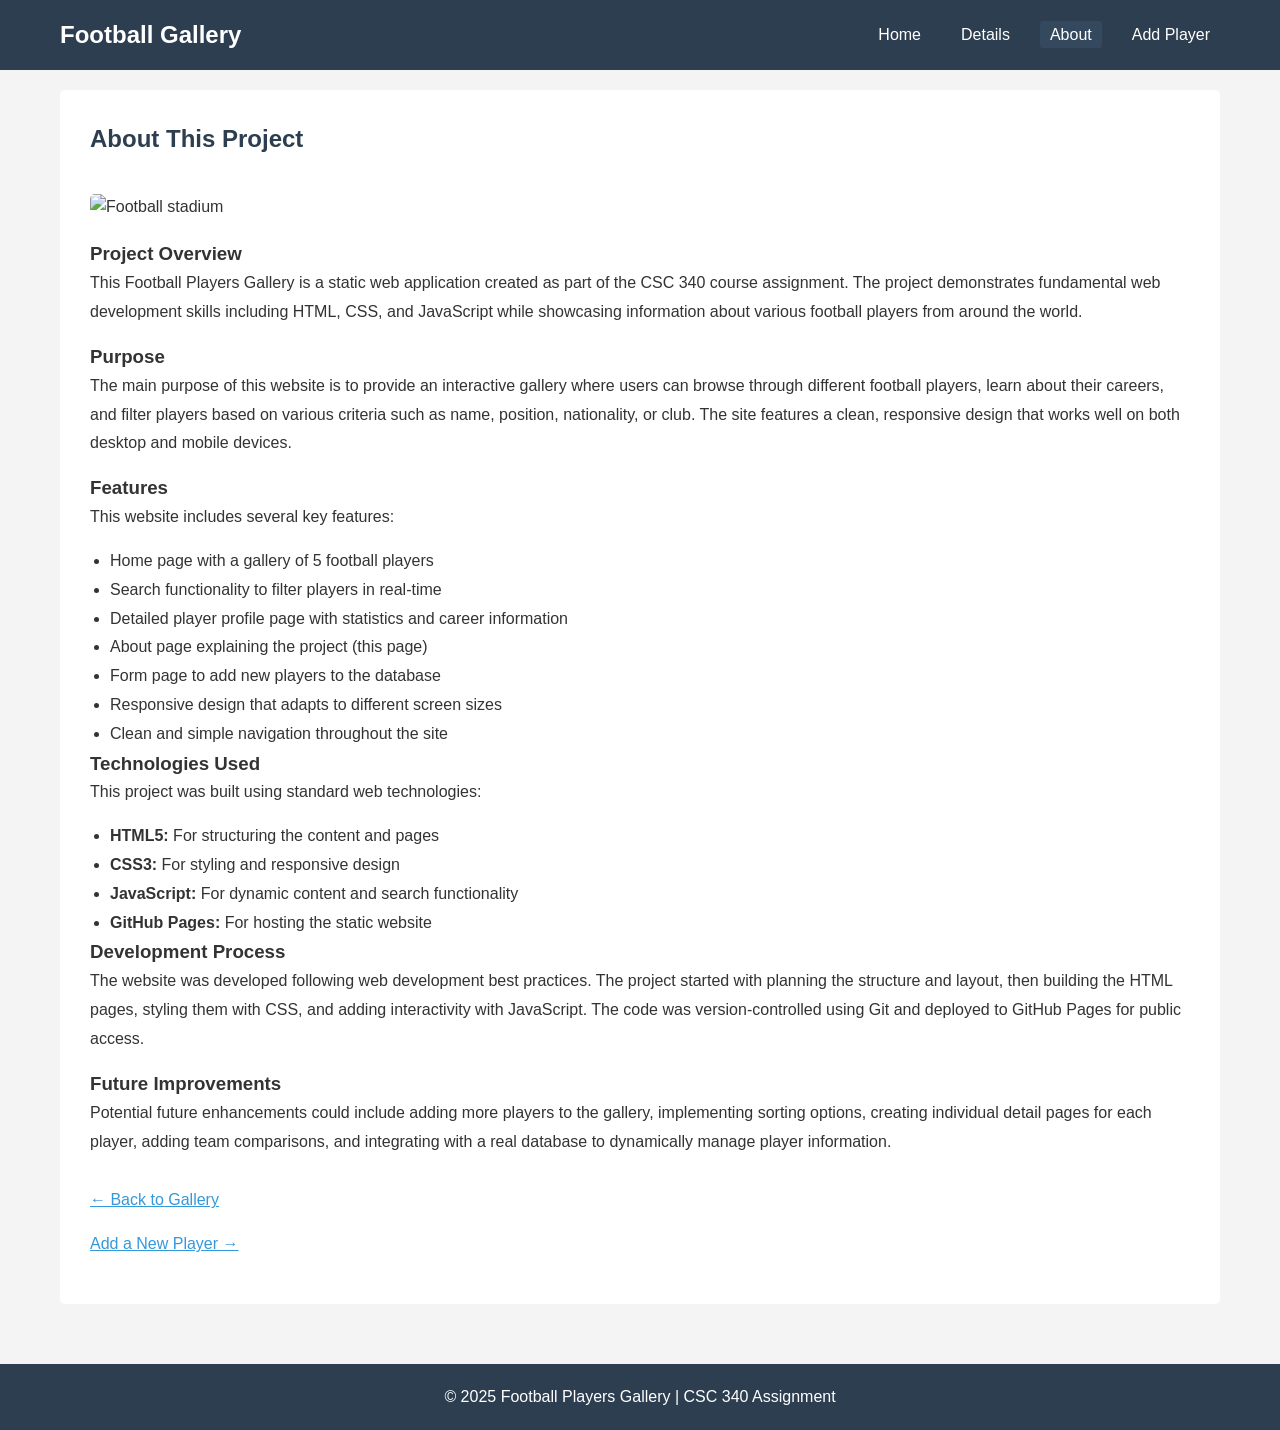
==== commit d0040573: "Manchester United themed static web app" ====
--- a/about.html
+++ b/about.html
@@ -3,310 +3,97 @@
 <head>
     <meta charset="UTF-8">
     <meta name="viewport" content="width=device-width, initial-scale=1.0">
-    <title>About - Manchester United Gallery</title>
-    <link rel="preconnect" href="https://fonts.googleapis.com">
-    <link rel="preconnect" href="https://fonts.gstatic.com" crossorigin>
-    <link href="https://fonts.googleapis.com/css2?family=Bebas+Neue&family=Crimson+Pro:wght@400;600&display=swap" rel="stylesheet">
+    <title>About - Football Gallery</title>
     <link rel="stylesheet" href="styles.css">
-    <style>
-        .about-hero {
-            background: linear-gradient(135deg, var(--red-primary) 0%, var(--red-dark) 100%);
-            padding: 8rem 2rem 4rem;
-            text-align: center;
-        }
-
-        .about-title {
-            font-family: 'Bebas Neue', sans-serif;
-            font-size: 5rem;
-            color: var(--white);
-            letter-spacing: 6px;
-            margin-bottom: 1rem;
-        }
-
-        .about-subtitle {
-            font-size: 1.3rem;
-            color: var(--gold);
-            letter-spacing: 3px;
-        }
-
-        .about-content {
-            max-width: 1000px;
-            margin: 0 auto;
-            padding: 5rem 2rem;
-            background: var(--white);
-        }
-
-        .content-section {
-            margin-bottom: 4rem;
-        }
-
-        .content-section h2 {
-            font-family: 'Bebas Neue', sans-serif;
-            font-size: 3rem;
-            color: var(--red-primary);
-            letter-spacing: 3px;
-            margin-bottom: 1.5rem;
-        }
-
-        .content-section p {
-            font-size: 1.15rem;
-            line-height: 1.9;
-            color: var(--grey-medium);
-            margin-bottom: 1.5rem;
-        }
-
-        .features-grid {
-            display: grid;
-            grid-template-columns: repeat(auto-fit, minmax(250px, 1fr));
-            gap: 2rem;
-            margin-top: 3rem;
-        }
-
-        .feature-box {
-            background: var(--grey-light);
-            padding: 2rem;
-            border-radius: 15px;
-            text-align: center;
-            transition: all 0.3s ease;
-        }
-
-        .feature-box:hover {
-            background: var(--red-primary);
-            color: var(--white);
-            transform: translateY(-5px);
-        }
-
-        .feature-icon {
-            font-size: 3rem;
-            margin-bottom: 1rem;
-        }
-
-        .feature-box h3 {
-            font-family: 'Bebas Neue', sans-serif;
-            font-size: 1.5rem;
-            margin-bottom: 0.5rem;
-            letter-spacing: 2px;
-        }
-
-        .feature-box:hover h3 {
-            color: var(--gold);
-        }
-
-        .tech-stack {
-            background: var(--grey-light);
-            padding: 4rem 2rem;
-        }
-
-        .tech-items {
-            max-width: 1000px;
-            margin: 0 auto;
-            display: flex;
-            flex-wrap: wrap;
-            gap: 1.5rem;
-            justify-content: center;
-        }
-
-        .tech-item {
-            background: var(--white);
-            padding: 1.5rem 2.5rem;
-            border-radius: 30px;
-            font-family: 'Bebas Neue', sans-serif;
-            font-size: 1.3rem;
-            letter-spacing: 2px;
-            color: var(--red-primary);
-            box-shadow: 0 5px 15px rgba(0, 0, 0, 0.08);
-            transition: all 0.3s ease;
-        }
-
-        .tech-item:hover {
-            transform: scale(1.1);
-            box-shadow: var(--shadow);
-        }
-
-        .project-info {
-            background: var(--black);
-            color: var(--white);
-            padding: 4rem 2rem;
-            text-align: center;
-        }
-
-        .project-info h2 {
-            font-family: 'Bebas Neue', sans-serif;
-            font-size: 3rem;
-            color: var(--gold);
-            letter-spacing: 4px;
-            margin-bottom: 2rem;
-        }
-
-        .info-grid {
-            max-width: 800px;
-            margin: 0 auto;
-            display: grid;
-            grid-template-columns: repeat(auto-fit, minmax(200px, 1fr));
-            gap: 2rem;
-        }
-
-        .info-item {
-            padding: 2rem;
-        }
-
-        .info-label {
-            font-size: 0.9rem;
-            color: var(--grey-light);
-            text-transform: uppercase;
-            letter-spacing: 2px;
-            margin-bottom: 0.5rem;
-        }
-
-        .info-value {
-            font-family: 'Bebas Neue', sans-serif;
-            font-size: 2rem;
-            color: var(--red-primary);
-            letter-spacing: 2px;
-        }
-    </style>
 </head>
 <body>
-    <!-- Navigation -->
-    <nav class="navbar">
+    <nav>
         <div class="nav-container">
-            <div class="logo">
-                <span class="logo-text">MAN UTD</span>
-                <span class="logo-subtitle">GALLERY</span>
-            </div>
-            <ul class="nav-links">
+            <h1>Football Gallery</h1>
+            <ul>
                 <li><a href="index.html">Home</a></li>
                 <li><a href="details.html">Details</a></li>
                 <li><a href="about.html" class="active">About</a></li>
-                <li><a href="form.html">Form</a></li>
+                <li><a href="form.html">Add Player</a></li>
             </ul>
         </div>
     </nav>
 
-    <!-- Hero Section -->
-    <section class="about-hero">
-        <h1 class="about-title">ABOUT THE PROJECT</h1>
-        <p class="about-subtitle">Static Web Application for CSC 340</p>
-    </section>
+    <main>
+        <div class="about-content">
+            <h2>About This Project</h2>
+            
+            <img src="https://images.unsplash.com/photo-1579952363873-27f3bade9f55?w=800&h=400&fit=crop" 
+                 alt="Football stadium" 
+                 class="about-image">
+            
+            <h3>Project Overview</h3>
+            <p>
+                This Football Players Gallery is a static web application created as part of the 
+                CSC 340 course assignment. The project demonstrates fundamental web development 
+                skills including HTML, CSS, and JavaScript while showcasing information about 
+                various football players from around the world.
+            </p>
 
-    <!-- About Content -->
-    <section class="about-content">
-        <div class="content-section">
-            <h2>Overview</h2>
+            <h3>Purpose</h3>
             <p>
-                The Manchester United Player Gallery is a static web application prototype developed as part of the CSC 340 course. 
-                This project demonstrates fundamental web development skills including HTML5, CSS3, and JavaScript, while showcasing 
-                modern design principles and responsive layout techniques.
+                The main purpose of this website is to provide an interactive gallery where users 
+                can browse through different football players, learn about their careers, and filter 
+                players based on various criteria such as name, position, nationality, or club. 
+                The site features a clean, responsive design that works well on both desktop and 
+                mobile devices.
             </p>
+
+            <h3>Features</h3>
             <p>
-                The application features a curated selection of current Manchester United players, complete with biographical 
-                information, statistics, and a powerful search functionality that allows users to filter players by various criteria.
+                This website includes several key features:
             </p>
-        </div>
+            <ul style="margin-left: 20px; line-height: 1.8;">
+                <li>Home page with a gallery of 5 football players</li>
+                <li>Search functionality to filter players in real-time</li>
+                <li>Detailed player profile page with statistics and career information</li>
+                <li>About page explaining the project (this page)</li>
+                <li>Form page to add new players to the database</li>
+                <li>Responsive design that adapts to different screen sizes</li>
+                <li>Clean and simple navigation throughout the site</li>
+            </ul>
 
-        <div class="content-section">
-            <h2>Key Features</h2>
-            <div class="features-grid">
-                <div class="feature-box">
-                    <div class="feature-icon">🔍</div>
-                    <h3>Dynamic Search</h3>
-                    <p>Real-time filtering by name, position, nationality, or role</p>
-                </div>
-                <div class="feature-box">
-                    <div class="feature-icon">📱</div>
-                    <h3>Responsive Design</h3>
-                    <p>Optimized for desktop, tablet, and mobile devices</p>
-                </div>
-                <div class="feature-box">
-                    <div class="feature-icon">🎨</div>
-                    <h3>Modern UI</h3>
-                    <p>Clean, professional interface with smooth animations</p>
-                </div>
-                <div class="feature-box">
-                    <div class="feature-icon">⚡</div>
-                    <h3>Fast Performance</h3>
-                    <p>Lightweight static site with instant load times</p>
-                </div>
+            <h3>Technologies Used</h3>
+            <p>
+                This project was built using standard web technologies:
+            </p>
+            <ul style="margin-left: 20px; line-height: 1.8;">
+                <li><strong>HTML5:</strong> For structuring the content and pages</li>
+                <li><strong>CSS3:</strong> For styling and responsive design</li>
+                <li><strong>JavaScript:</strong> For dynamic content and search functionality</li>
+                <li><strong>GitHub Pages:</strong> For hosting the static website</li>
+            </ul>
+
+            <h3>Development Process</h3>
+            <p>
+                The website was developed following web development best practices. The project 
+                started with planning the structure and layout, then building the HTML pages, 
+                styling them with CSS, and adding interactivity with JavaScript. The code was 
+                version-controlled using Git and deployed to GitHub Pages for public access.
+            </p>
+
+            <h3>Future Improvements</h3>
+            <p>
+                Potential future enhancements could include adding more players to the gallery, 
+                implementing sorting options, creating individual detail pages for each player, 
+                adding team comparisons, and integrating with a real database to dynamically 
+                manage player information.
+            </p>
+
+            <div style="margin-top: 30px;">
+                <p><a href="index.html" style="color: #3498db;">← Back to Gallery</a></p>
+                <p><a href="form.html" style="color: #3498db;">Add a New Player →</a></p>
             </div>
         </div>
+    </main>
 
-        <div class="content-section">
-            <h2>Purpose & Goals</h2>
-            <p>
-                This project serves as a practical demonstration of static web development fundamentals. The goals include:
-            </p>
-            <p>
-                ✓ Creating semantic, accessible HTML5 markup<br>
-                ✓ Implementing responsive CSS layouts with modern techniques<br>
-                ✓ Adding interactive functionality with vanilla JavaScript<br>
-                ✓ Designing an engaging, user-friendly interface<br>
-                ✓ Deploying a static site using GitHub Pages
-            </p>
-        </div>
-    </section>
-
-    <!-- Tech Stack -->
-    <section class="tech-stack">
-        <h2 class="section-title">TECHNOLOGY STACK</h2>
-        <div class="tech-items">
-            <div class="tech-item">HTML5</div>
-            <div class="tech-item">CSS3</div>
-            <div class="tech-item">JavaScript</div>
-            <div class="tech-item">GitHub Pages</div>
-            <div class="tech-item">Google Fonts</div>
-            <div class="tech-item">Responsive Design</div>
-        </div>
-    </section>
-
-    <!-- Project Info -->
-    <section class="project-info">
-        <h2>PROJECT INFORMATION</h2>
-        <div class="info-grid">
-            <div class="info-item">
-                <div class="info-label">Course</div>
-                <div class="info-value">CSC 340</div>
-            </div>
-            <div class="info-item">
-                <div class="info-label">Type</div>
-                <div class="info-value">Static Web App</div>
-            </div>
-            <div class="info-item">
-                <div class="info-label">Year</div>
-                <div class="info-value">2025</div>
-            </div>
-            <div class="info-item">
-                <div class="info-label">Status</div>
-                <div class="info-value">Active</div>
-            </div>
-        </div>
-    </section>
-
-    <!-- Footer -->
-    <footer class="footer">
-        <div class="container">
-            <div class="footer-content">
-                <div class="footer-section">
-                    <h3>MAN UTD GALLERY</h3>
-                    <p>Static Web App prototype for CSC 340</p>
-                </div>
-                <div class="footer-section">
-                    <h4>Navigation</h4>
-                    <ul>
-                        <li><a href="index.html">Home</a></li>
-                        <li><a href="details.html">Details</a></li>
-                        <li><a href="about.html">About</a></li>
-                        <li><a href="form.html">Form</a></li>
-                    </ul>
-                </div>
-                <div class="footer-section">
-                    <h4>About</h4>
-                    <p>A showcase of Manchester United's current squad with search and filter capabilities.</p>
-                </div>
-            </div>
-            <div class="footer-bottom">
-                <p>&copy; 2025 Manchester United Player Gallery. Educational project for CSC 340.</p>
-            </div>
-        </div>
+    <footer>
+        <p>&copy; 2025 Football Players Gallery | CSC 340 Assignment</p>
     </footer>
 </body>
 </html>
--- a/styles.css
+++ b/styles.css
@@ -1,17 +1,3 @@
-:root {
-    --red-primary: #DA291C;
-    --red-dark: #8B0000;
-    --red-light: #FF4444;
-    --gold: #FFD700;
-    --black: #000000;
-    --white: #FFFFFF;
-    --grey-dark: #1a1a1a;
-    --grey-medium: #333333;
-    --grey-light: #f5f5f5;
-    --shadow: 0 10px 40px rgba(218, 41, 28, 0.2);
-    --shadow-hover: 0 20px 60px rgba(218, 41, 28, 0.3);
-}
-
 * {
     margin: 0;
     padding: 0;
@@ -19,533 +5,272 @@
 }
 
 body {
-    font-family: 'Crimson Pro', serif;
-    background: var(--grey-light);
-    color: var(--grey-dark);
+    font-family: Arial, sans-serif;
     line-height: 1.6;
-    overflow-x: hidden;
-}
-
-/* Navigation */
-.navbar {
-    background: var(--black);
-    position: sticky;
-    top: 0;
-    z-index: 1000;
-    box-shadow: 0 4px 20px rgba(0, 0, 0, 0.3);
+    color: #333;
+    background-color: #f4f4f4;
+}
+
+nav {
+    background-color: #2c3e50;
+    color: white;
+    padding: 1rem 0;
 }
 
 .nav-container {
-    max-width: 1400px;
+    max-width: 1200px;
     margin: 0 auto;
-    padding: 1.5rem 2rem;
+    padding: 0 20px;
     display: flex;
     justify-content: space-between;
     align-items: center;
 }
 
-.logo {
+nav h1 {
+    font-size: 1.5rem;
+}
+
+nav ul {
+    list-style: none;
     display: flex;
-    flex-direction: column;
-    gap: 0;
-}
-
-.logo-text {
-    font-family: 'Bebas Neue', sans-serif;
+    gap: 20px;
+}
+
+nav a {
+    color: white;
+    text-decoration: none;
+    padding: 5px 10px;
+    border-radius: 3px;
+}
+
+nav a:hover,
+nav a.active {
+    background-color: #34495e;
+}
+
+main {
+    max-width: 1200px;
+    margin: 0 auto;
+    padding: 20px;
+}
+
+.intro {
+    text-align: center;
+    margin-bottom: 30px;
+    padding: 20px;
+    background-color: white;
+    border-radius: 5px;
+}
+
+.intro h2 {
+    color: #2c3e50;
+    margin-bottom: 10px;
+}
+
+.search-container {
+    text-align: center;
+    margin-bottom: 30px;
+}
+
+#searchBar {
+    width: 100%;
+    max-width: 500px;
+    padding: 10px 15px;
+    font-size: 1rem;
+    border: 2px solid #ddd;
+    border-radius: 5px;
+}
+
+#searchBar:focus {
+    outline: none;
+    border-color: #3498db;
+}
+
+.gallery {
+    display: grid;
+    grid-template-columns: repeat(auto-fill, minmax(280px, 1fr));
+    gap: 20px;
+}
+
+.player-card {
+    background-color: white;
+    border-radius: 5px;
+    padding: 20px;
+    box-shadow: 0 2px 5px rgba(0,0,0,0.1);
+}
+
+.player-card h3 {
+    color: #2c3e50;
+    margin-bottom: 10px;
+    font-size: 1.3rem;
+}
+
+.player-card .position {
+    display: inline-block;
+    background-color: #3498db;
+    color: white;
+    padding: 5px 10px;
+    border-radius: 3px;
+    font-size: 0.9rem;
+    margin-bottom: 10px;
+}
+
+.player-info {
+    margin: 15px 0;
+}
+
+.player-info p {
+    margin: 5px 0;
+    color: #555;
+}
+
+.player-info strong {
+    color: #2c3e50;
+}
+
+.player-summary {
+    margin-top: 15px;
+    padding-top: 15px;
+    border-top: 1px solid #eee;
+    color: #666;
+    font-size: 0.95rem;
+}
+
+footer {
+    background-color: #2c3e50;
+    color: white;
+    text-align: center;
+    padding: 20px;
+    margin-top: 40px;
+}
+
+.detail-page {
+    background-color: white;
+    padding: 30px;
+    border-radius: 5px;
+    margin-bottom: 20px;
+}
+
+.detail-page h2 {
+    color: #2c3e50;
+    margin-bottom: 20px;
+}
+
+.stats-grid {
+    display: grid;
+    grid-template-columns: repeat(auto-fit, minmax(200px, 1fr));
+    gap: 20px;
+    margin: 20px 0;
+}
+
+.stat-box {
+    background-color: #ecf0f1;
+    padding: 20px;
+    border-radius: 5px;
+    text-align: center;
+}
+
+.stat-box .number {
     font-size: 2rem;
-    color: var(--red-primary);
-    letter-spacing: 3px;
-    line-height: 1;
-}
-
-.logo-subtitle {
-    font-size: 0.75rem;
-    color: var(--gold);
-    letter-spacing: 4px;
-    margin-top: -4px;
-}
-
-.nav-links {
-    display: flex;
-    list-style: none;
-    gap: 2.5rem;
-}
-
-.nav-links a {
-    color: var(--white);
-    text-decoration: none;
-    font-size: 1rem;
-    font-weight: 600;
-    position: relative;
-    transition: color 0.3s ease;
-    text-transform: uppercase;
-    letter-spacing: 1px;
-    font-size: 0.9rem;
-}
-
-.nav-links a::after {
-    content: '';
-    position: absolute;
-    bottom: -5px;
-    left: 0;
-    width: 0;
-    height: 2px;
-    background: var(--red-primary);
-    transition: width 0.3s ease;
-}
-
-.nav-links a:hover,
-.nav-links a.active {
-    color: var(--red-primary);
-}
-
-.nav-links a:hover::after,
-.nav-links a.active::after {
-    width: 100%;
-}
-
-/* Hero Section */
-.hero {
-    position: relative;
-    height: 70vh;
-    min-height: 500px;
-    display: flex;
-    align-items: center;
-    justify-content: center;
-    overflow: hidden;
-    background: linear-gradient(135deg, var(--red-dark) 0%, var(--black) 100%);
-}
-
-.hero-background {
-    position: absolute;
-    top: 0;
-    left: 0;
-    right: 0;
-    bottom: 0;
-    background: 
-        repeating-linear-gradient(
-            45deg,
-            transparent,
-            transparent 100px,
-            rgba(218, 41, 28, 0.03) 100px,
-            rgba(218, 41, 28, 0.03) 200px
-        );
-    opacity: 0.5;
-    animation: slideBackground 20s linear infinite;
-}
-
-@keyframes slideBackground {
-    0% { transform: translateX(0) translateY(0); }
-    100% { transform: translateX(200px) translateY(200px); }
-}
-
-.hero-content {
-    position: relative;
-    z-index: 1;
-    text-align: center;
-    animation: fadeInUp 1s ease;
-}
-
-@keyframes fadeInUp {
-    from {
-        opacity: 0;
-        transform: translateY(30px);
-    }
-    to {
-        opacity: 1;
-        transform: translateY(0);
-    }
-}
-
-.hero-title {
-    font-family: 'Bebas Neue', sans-serif;
-    font-size: 8rem;
-    color: var(--white);
-    line-height: 0.9;
-    letter-spacing: 8px;
-    margin-bottom: 1rem;
-    text-shadow: 4px 4px 20px rgba(0, 0, 0, 0.5);
-}
-
-.title-line {
-    display: block;
-    animation: slideIn 0.8s ease;
-}
-
-.title-line:nth-child(2) {
-    color: var(--red-primary);
-    animation-delay: 0.2s;
-}
-
-@keyframes slideIn {
-    from {
-        opacity: 0;
-        transform: translateX(-50px);
-    }
-    to {
-        opacity: 1;
-        transform: translateX(0);
-    }
-}
-
-.hero-subtitle {
-    font-size: 1.5rem;
-    color: var(--gold);
-    letter-spacing: 4px;
-    text-transform: uppercase;
-    margin-bottom: 3rem;
-    animation: fadeIn 1s ease 0.4s both;
-}
-
-@keyframes fadeIn {
-    from { opacity: 0; }
-    to { opacity: 1; }
-}
-
-.hero-stats {
-    display: flex;
-    gap: 4rem;
-    justify-content: center;
-    animation: fadeInUp 1s ease 0.6s both;
-}
-
-.stat {
-    display: flex;
-    flex-direction: column;
-    align-items: center;
-    gap: 0.5rem;
-}
-
-.stat-number {
-    font-family: 'Bebas Neue', sans-serif;
-    font-size: 3.5rem;
-    color: var(--white);
-    line-height: 1;
-}
-
-.stat-label {
-    font-size: 0.85rem;
-    color: var(--grey-light);
-    text-transform: uppercase;
-    letter-spacing: 2px;
-}
-
-/* Search Section */
-.search-section {
-    background: var(--white);
-    padding: 4rem 2rem 3rem;
-    border-bottom: 3px solid var(--red-primary);
-}
-
-.container {
-    max-width: 1400px;
-    margin: 0 auto;
-}
-
-.search-header {
-    text-align: center;
-    margin-bottom: 2.5rem;
-}
-
-.search-header h2 {
-    font-family: 'Bebas Neue', sans-serif;
-    font-size: 3rem;
-    color: var(--grey-dark);
-    letter-spacing: 3px;
-    margin-bottom: 0.5rem;
-}
-
-.search-header p {
-    color: var(--grey-medium);
-    font-size: 1.1rem;
-}
-
-.search-box {
-    position: relative;
+    font-weight: bold;
+    color: #3498db;
+}
+
+.stat-box .label {
+    color: #555;
+    margin-top: 5px;
+}
+
+.about-content {
+    background-color: white;
+    padding: 30px;
+    border-radius: 5px;
+}
+
+.about-content h2 {
+    color: #2c3e50;
+    margin-bottom: 15px;
+}
+
+.about-content p {
+    margin-bottom: 15px;
+    line-height: 1.8;
+}
+
+.about-image {
+    max-width: 100%;
+    height: auto;
+    border-radius: 5px;
+    margin: 20px 0;
+}
+
+form {
+    background-color: white;
+    padding: 30px;
+    border-radius: 5px;
     max-width: 600px;
     margin: 0 auto;
 }
 
-.search-icon {
-    position: absolute;
-    left: 1.5rem;
-    top: 50%;
-    transform: translateY(-50%);
-    width: 24px;
-    height: 24px;
-    color: var(--grey-medium);
-    pointer-events: none;
-}
-
-.search-input {
+.form-group {
+    margin-bottom: 20px;
+}
+
+.form-group label {
+    display: block;
+    margin-bottom: 5px;
+    color: #2c3e50;
+    font-weight: bold;
+}
+
+.form-group input,
+.form-group select,
+.form-group textarea {
     width: 100%;
-    padding: 1.25rem 1.5rem 1.25rem 4rem;
-    font-size: 1.1rem;
-    border: 2px solid var(--grey-light);
-    border-radius: 50px;
-    background: var(--grey-light);
-    font-family: 'Crimson Pro', serif;
-    transition: all 0.3s ease;
-}
-
-.search-input:focus {
+    padding: 10px;
+    border: 1px solid #ddd;
+    border-radius: 3px;
+    font-size: 1rem;
+    font-family: Arial, sans-serif;
+}
+
+.form-group textarea {
+    min-height: 100px;
+    resize: vertical;
+}
+
+.form-group input:focus,
+.form-group select:focus,
+.form-group textarea:focus {
     outline: none;
-    border-color: var(--red-primary);
-    background: var(--white);
-    box-shadow: 0 5px 20px rgba(218, 41, 28, 0.1);
-}
-
-.results-count {
-    position: absolute;
-    right: 1.5rem;
-    top: 50%;
-    transform: translateY(-50%);
-    background: var(--red-primary);
-    color: var(--white);
-    padding: 0.5rem 1rem;
-    border-radius: 20px;
-    font-weight: 600;
-    font-size: 0.9rem;
-    pointer-events: none;
-}
-
-/* Players Section */
-.players-section {
-    padding: 4rem 2rem;
-    background: var(--grey-light);
-}
-
-.players-grid {
-    display: grid;
-    grid-template-columns: repeat(auto-fill, minmax(320px, 1fr));
-    gap: 2rem;
-    margin-bottom: 3rem;
-}
-
-.player-card {
-    background: var(--white);
-    border-radius: 20px;
-    overflow: hidden;
-    box-shadow: 0 5px 20px rgba(0, 0, 0, 0.08);
-    transition: all 0.4s cubic-bezier(0.4, 0, 0.2, 1);
+    border-color: #3498db;
+}
+
+button[type="submit"] {
+    background-color: #3498db;
+    color: white;
+    padding: 12px 30px;
+    border: none;
+    border-radius: 3px;
+    font-size: 1rem;
     cursor: pointer;
-    position: relative;
-}
-
-.player-card::before {
-    content: '';
-    position: absolute;
-    top: 0;
-    left: 0;
-    right: 0;
-    height: 6px;
-    background: linear-gradient(90deg, var(--red-primary), var(--red-dark));
-    transform: scaleX(0);
-    transform-origin: left;
-    transition: transform 0.4s ease;
-}
-
-.player-card:hover {
-    transform: translateY(-10px);
-    box-shadow: var(--shadow-hover);
-}
-
-.player-card:hover::before {
-    transform: scaleX(1);
-}
-
-.player-image {
-    width: 100%;
-    height: 280px;
-    background: linear-gradient(135deg, var(--grey-light) 0%, var(--white) 100%);
-    display: flex;
-    align-items: center;
-    justify-content: center;
-    font-family: 'Bebas Neue', sans-serif;
-    font-size: 6rem;
-    color: var(--red-primary);
-    position: relative;
-    overflow: hidden;
-}
-
-.player-image::after {
-    content: '';
-    position: absolute;
-    bottom: 0;
-    left: 0;
-    right: 0;
-    height: 50%;
-    background: linear-gradient(to top, rgba(0, 0, 0, 0.1), transparent);
-}
-
-.player-info {
-    padding: 2rem;
-}
-
-.player-name {
-    font-family: 'Bebas Neue', sans-serif;
-    font-size: 2rem;
-    color: var(--grey-dark);
-    margin-bottom: 0.5rem;
-    letter-spacing: 2px;
-}
-
-.player-position {
-    display: inline-block;
-    background: var(--red-primary);
-    color: var(--white);
-    padding: 0.4rem 1rem;
-    border-radius: 20px;
-    font-size: 0.85rem;
-    font-weight: 600;
-    text-transform: uppercase;
-    letter-spacing: 1px;
-    margin-bottom: 1rem;
-}
-
-.player-details {
-    display: flex;
-    flex-direction: column;
-    gap: 0.75rem;
-    margin-top: 1.5rem;
-}
-
-.detail-row {
-    display: flex;
-    justify-content: space-between;
-    padding-bottom: 0.75rem;
-    border-bottom: 1px solid var(--grey-light);
-}
-
-.detail-label {
-    color: var(--grey-medium);
-    font-size: 0.95rem;
-    font-weight: 600;
-}
-
-.detail-value {
-    color: var(--grey-dark);
-    font-weight: 600;
-}
-
-.player-summary {
-    margin-top: 1.5rem;
-    color: var(--grey-medium);
-    line-height: 1.7;
-    font-size: 1rem;
-}
-
-.no-results {
-    display: none;
-    text-align: center;
-    padding: 4rem 2rem;
-    font-size: 1.3rem;
-    color: var(--grey-medium);
-}
-
-.no-results.show {
-    display: block;
-}
-
-/* Footer */
-.footer {
-    background: var(--black);
-    color: var(--white);
-    padding: 4rem 2rem 2rem;
-}
-
-.footer-content {
-    display: grid;
-    grid-template-columns: repeat(auto-fit, minmax(250px, 1fr));
-    gap: 3rem;
-    margin-bottom: 3rem;
-}
-
-.footer-section h3 {
-    font-family: 'Bebas Neue', sans-serif;
-    font-size: 1.8rem;
-    color: var(--red-primary);
-    letter-spacing: 2px;
-    margin-bottom: 1rem;
-}
-
-.footer-section h4 {
-    font-family: 'Bebas Neue', sans-serif;
-    font-size: 1.3rem;
-    color: var(--gold);
-    letter-spacing: 1px;
-    margin-bottom: 1rem;
-}
-
-.footer-section p {
-    color: var(--grey-light);
-    line-height: 1.8;
-}
-
-.footer-section ul {
-    list-style: none;
-}
-
-.footer-section ul li {
-    margin-bottom: 0.75rem;
-}
-
-.footer-section ul li a {
-    color: var(--grey-light);
-    text-decoration: none;
-    transition: color 0.3s ease;
-}
-
-.footer-section ul li a:hover {
-    color: var(--red-primary);
-}
-
-.footer-bottom {
-    text-align: center;
-    padding-top: 2rem;
-    border-top: 1px solid var(--grey-medium);
-    color: var(--grey-light);
-    font-size: 0.9rem;
-}
-
-/* Responsive Design */
+}
+
+button[type="submit"]:hover {
+    background-color: #2980b9;
+}
+
 @media (max-width: 768px) {
-    .nav-links {
-        gap: 1.5rem;
+    .nav-container {
+        flex-direction: column;
+        text-align: center;
     }
     
-    .hero-title {
-        font-size: 4rem;
+    nav ul {
+        margin-top: 10px;
     }
     
-    .hero-stats {
-        flex-direction: column;
-        gap: 2rem;
-    }
-    
-    .search-header h2 {
-        font-size: 2rem;
-    }
-    
-    .players-grid {
+    .gallery {
         grid-template-columns: 1fr;
     }
-    
-    .nav-links a {
-        font-size: 0.8rem;
-    }
-}
-
-@media (max-width: 480px) {
-    .logo-text {
-        font-size: 1.5rem;
-    }
-    
-    .hero-title {
-        font-size: 3rem;
-    }
-    
-    .stat-number {
-        font-size: 2.5rem;
-    }
 }
